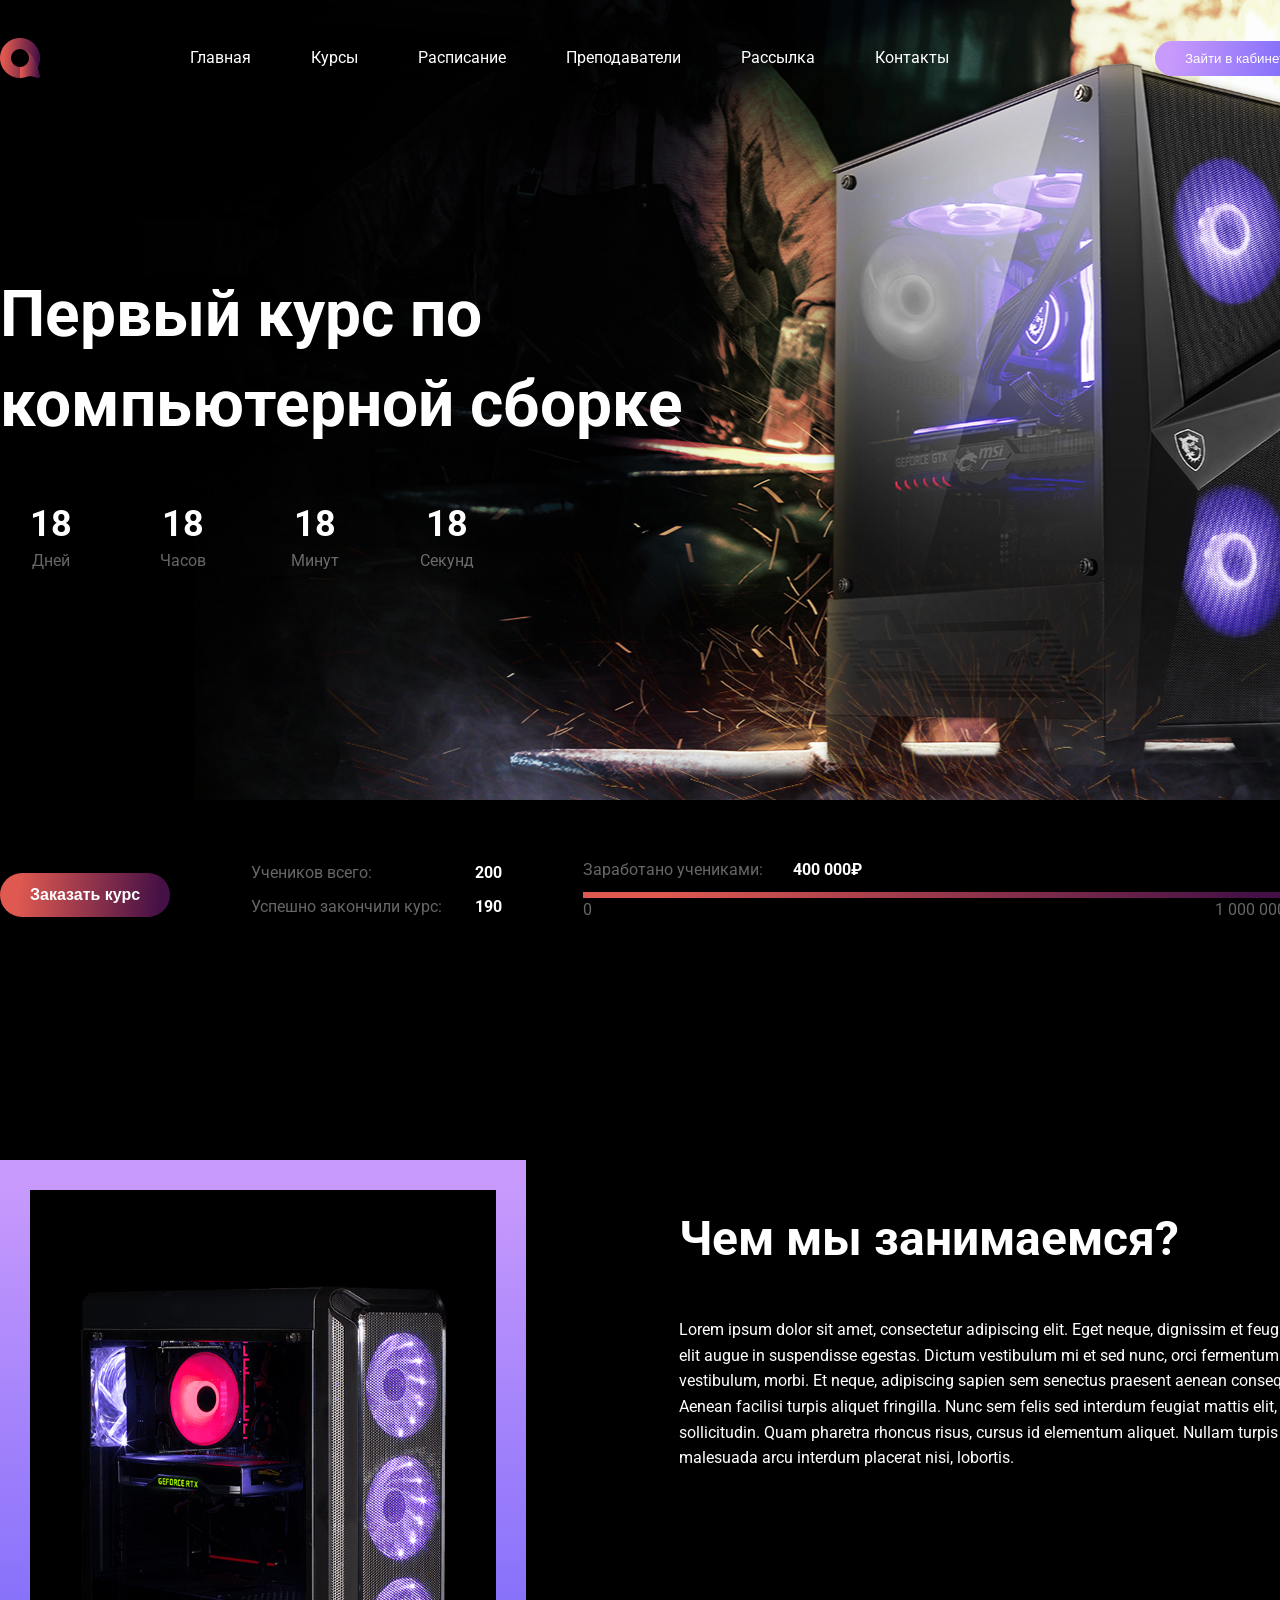
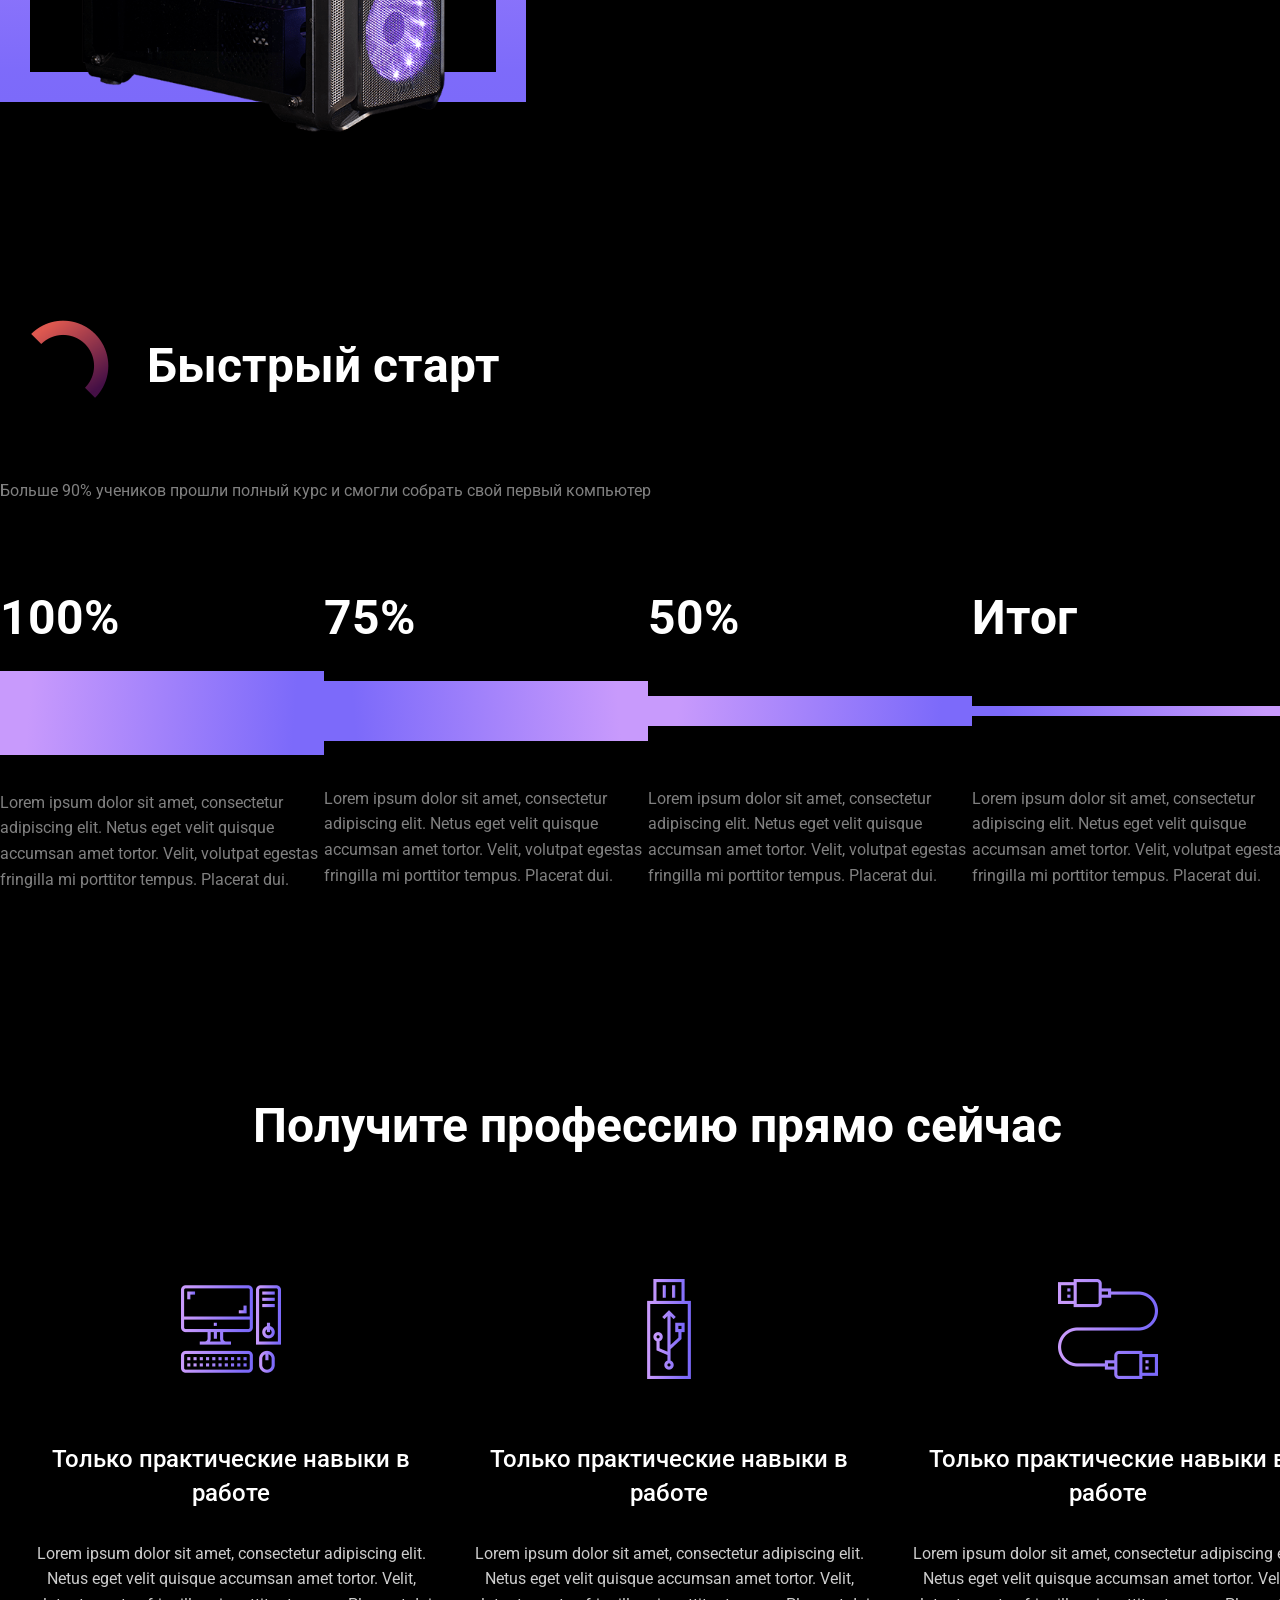
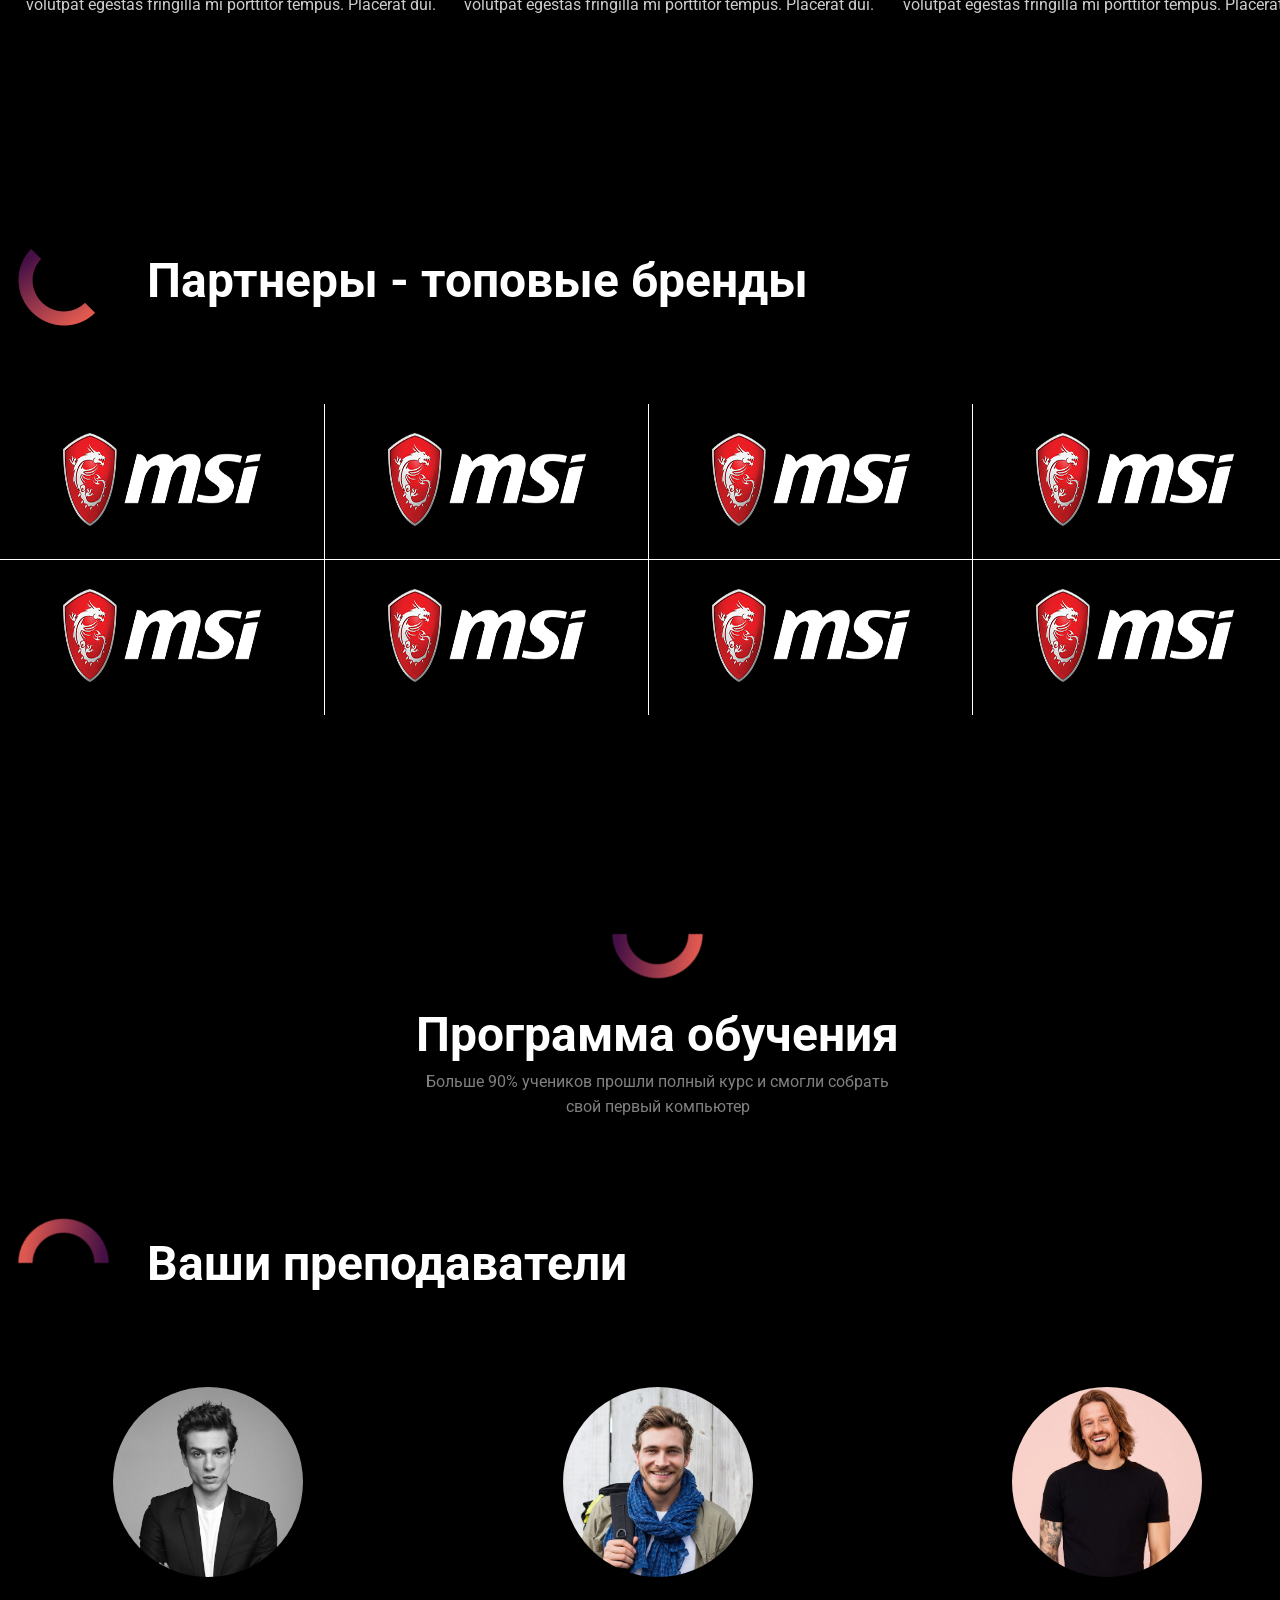
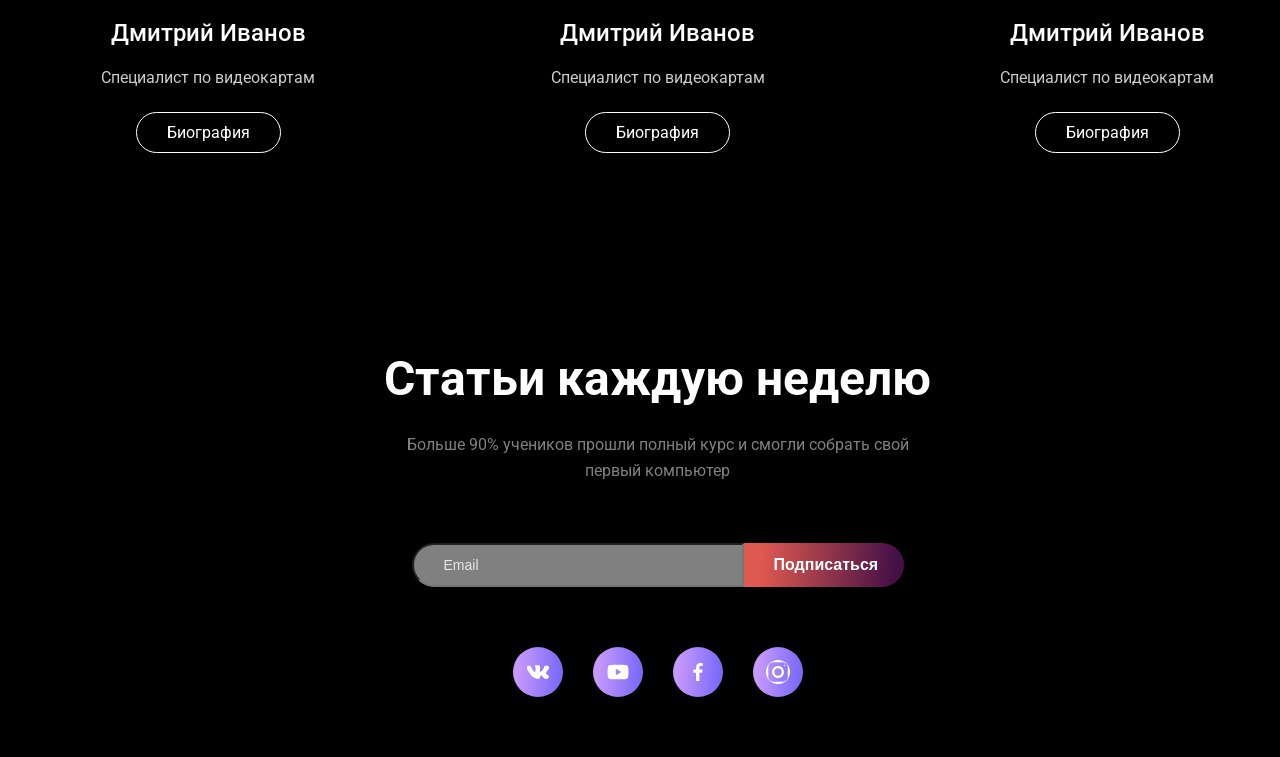
==== index.html @ d4c7a4c1 "Add files via upload" ====
<!DOCTYPE html>
<html lang="ru">

<head>
    <meta charset="UTF-8">
    <meta name="viewport" content="width=1315">
    <meta http-equiv="X-UA-Compatible" content="IE=edge">
    <meta name="viewport" content="width=device-width, initial-scale=1.0">
    <link rel="stylesheet" href="css/main.css">
    <link rel="preconnect" href="https://fonts.googleapis.com">
    <link rel="preconnect" href="https://fonts.gstatic.com" crossorigin>
    <link href="https://fonts.googleapis.com/css2?family=Roboto:wght@400;700&display=swap" rel="stylesheet">
    <title>Document</title>
</head>

<body>
    <div class="promo">
        <div class="container">
            <header class=" header">
                <img src="img/logo.png" width="40" height="40">
                <div class="navigation">
                    <span class="navi-span"><a href="#" class="navi-a">Главная</a></span>
                    <span class="navi-span"><a href="#" class="navi-a">Курсы</a></span>
                    <span class="navi-span"><a href="#" class="navi-a">Расписание</a></span>
                    <span class="navi-span"><a href="#" class="navi-a">Преподаватели</a></span>
                    <span class="navi-span"><a href="#" class="navi-a">Рассылка</a></span>
                    <span class="navi-span"><a href="#" class="navi-a">Контакты</a></span>
                </div>
                <div class="regist">
                    <button class="regist-button">Зайти в кабинет</button>
                </div>
            </header>
            <div class=" first-year">
                <h2 class="first-year-title">Первый курс по компьютерной сборке </h2>
                <div class="counter-full">
                    <div class="counter">
                        <h3 class="counter-number">18</h3>
                        <p class="counter-days">Дней</p>
                    </div>
                    <div class="counter">
                        <h3 class="counter-number">18</h3>
                        <p class="counter-days">Часов</p>
                    </div>
                    <div class="counter">
                        <h3 class="counter-number">18</h3>
                        <p class="counter-days">Минут</p>
                    </div>
                    <div class="counter">
                        <h3 class="counter-number">18</h3>
                        <p class="counter-days">Секунд</p>
                    </div>
                </div>

            </div>
        </div>
    </div>

    <section class="container info-course">
        <div class="info-course-reservation">
            <button class="info-course-button">Заказать курс</button>
        </div>

        <div class="quantity">
            <div class="quantity1">
                <p class="info-course-text">Учеников всего:</p>
                <p class="info-course-number">200</p>
            </div>
            <div class="quantity1">
                <p class="info-course-text">Успешно закончили курс:</p>
                <p class="info-course-number">190</p>
            </div>
        </div>
        <div class="earned">
            <div class="in-total">
                <p class="info-course-text">Заработано учениками:</p>
                <p class="info-course-number">400 000₽</p>

            </div>
            <hr class="line">
            <div class="in-total money">
                <p class="info-course-text money">0</p>
                <p class="info-course-text money">1 000 000₽</p>
            </div>
        </div>
    </section>
    <section class="container scoreboard">
        <div class="scoreboard-image">
            <img src="img/pc.png" class="pc" width="446" height="446">
        </div>
        <div class="scoreboard-info">
            <h2 class="scoreboard-info-title">Чем мы занимаемся?</h2>
            <p class="scoreboard-info-text">Lorem ipsum dolor sit amet, consectetur adipiscing elit. Eget neque,
                dignissim et feugiat elit augue in suspendisse egestas. Dictum vestibulum mi et sed nunc, orci fermentum
                vestibulum, morbi. Et neque, adipiscing sapien sem senectus praesent aenean consequat. Aenean facilisi
                turpis aliquet fringilla. Nunc sem felis sed interdum feugiat mattis elit, sollicitudin. Quam pharetra
                rhoncus risus, cursus id elementum aliquet. Nullam turpis arcu malesuada arcu interdum placerat nisi,
                lobortis. </p>
        </div>
    </section>
    <section class="container speed-start">
        <div class="speed-start-title-logo">
            <img class="logo" src="img/icon-start.png" width="127" height="127">
            <h2 class="speed-start-title">Быстрый старт</h2>
        </div>
        <p class="speed-start-text">Больше 90% учеников прошли полный курс и смогли собрать свой первый компьютер</p>
        <div class="speed-start-percent-full">
            <div class="speed-start-percent">
                <h2 class="speed-start-title">100%</h2>
                <hr class="speed-start-line">
                <p class="speed-start-text">Lorem ipsum dolor sit amet, consectetur adipiscing elit. Netus eget velit
                    quisque accumsan amet tortor. Velit, volutpat egestas fringilla mi porttitor tempus. Placerat dui.
                </p>
            </div>
            <div class="speed-start-percent">
                <h2 class="speed-start-title">75%</h2>
                <hr class="speed-start-line seventy-five">
                <p class="speed-start-text">Lorem ipsum dolor sit amet, consectetur adipiscing elit. Netus eget velit
                    quisque accumsan amet tortor. Velit, volutpat egestas fringilla mi porttitor tempus. Placerat dui.
                </p>
            </div>
            <div class="speed-start-percent">
                <h2 class="speed-start-title">50%</h2>
                <hr class="speed-start-line fifteen">
                <p class="speed-start-text">Lorem ipsum dolor sit amet, consectetur adipiscing elit. Netus eget velit
                    quisque accumsan amet tortor. Velit, volutpat egestas fringilla mi porttitor tempus. Placerat dui.
                </p>
            </div>
            <div class="speed-start-percent">
                <h2 class="speed-start-title ">Итог</h2>
                <hr class="speed-start-line zero">
                <p class="speed-start-text">Lorem ipsum dolor sit amet, consectetur adipiscing elit. Netus eget velit
                    quisque accumsan amet tortor. Velit, volutpat egestas fringilla mi porttitor tempus. Placerat dui.
                </p>
            </div>
        </div>
    </section>
    <section class="container profession">
        <h2 class="profession-title">Получите профессию прямо сейчас</h2>
        <div class="cards">
            <div class="card">
                <img src="img/icon-1.png" width="100" height="100">
                <h3 class="profession-card-title">Только практические навыки в работе</h3>
                <p class="profession-text">Lorem ipsum dolor sit amet, consectetur adipiscing elit. Netus eget velit
                    quisque accumsan amet tortor. Velit, volutpat egestas fringilla mi porttitor tempus. Placerat dui.
                </p>
            </div>
            <div class="card">
                <img src="img/icon-2.png" width="100" height="100">
                <h3 class="profession-card-title">Только практические навыки в работе</h3>
                <p class="profession-text">Lorem ipsum dolor sit amet, consectetur adipiscing elit. Netus eget velit
                    quisque accumsan amet tortor. Velit, volutpat egestas fringilla mi porttitor tempus. Placerat dui.
                </p>
            </div>
            <div class="card">
                <img src="img/icon-3.png" width="100" height="100">
                <h3 class="profession-card-title">Только практические навыки в работе</h3>
                <p class="profession-text">Lorem ipsum dolor sit amet, consectetur adipiscing elit. Netus eget velit
                    quisque accumsan amet tortor. Velit, volutpat egestas fringilla mi porttitor tempus. Placerat dui.
                </p>
            </div>
        </div>
    </section>
    <section class="container partners">
        <div class="partners-logo">
            <img src="img/icon-heading.png" class="loho" width="127" height="127">
            <h2 class="partners-title">Партнеры - топовые бренды</h2>
        </div>
        <div class="brands">
            <div class="brand first">
                <img class="brand-logo" src="img/msi.png">
            </div>
            <div class="brand">
                <img class="brand-logo" src="img/msi.png">
            </div>
            <div class="brand">
                <img class="brand-logo" src="img/msi.png">
            </div>
            <div class="brand">
                <img class="brand-logo" src="img/msi.png">
            </div>

            <div class="brand first lastline">
                <img class="brand-logo" src="img/msi.png">
            </div>
            <div class="brand lastline">
                <img class="brand-logo" src="img/msi.png">
            </div>
            <div class="brand lastline">
                <img class="brand-logo" src="img/msi.png">
            </div>
            <div class="brand lastline">
                <img class="brand-logo" src="img/msi.png">
            </div>
        </div>
    </section>
    <section class="container training-program">
        <div class="training-program-promo">
            <img src="img/icon-heading.png" width="127" height="127" class="training-program-logo">
            <h2 class="training-program-title">Программа обучения</h2>
            <p class="speed-start-text">Больше 90% учеников прошли полный курс и смогли собрать свой первый компьютер
            </p>
        </div>
    </section>
    <section class="container your-teachers">
        <div class="your-teachers-promo">
            <img src="img/icon-heading.png" width="127" height="127" class="your-teachers-logo">
            <h2 class="your-teachers-title">Ваши преподаватели</h2>
        </div>
        <div class="teachers">
            <div class="teacher">
                <div class="teacher-logo icon1"></div>
                <h3 class="teacher-title">Дмитрий Иванов</h3>
                <p class="teacher-text">Специалист по видеокартам</p>
                <a href="#" class="teacher-button">Биография</a>
            </div>
            <div class="teacher">
                <div class="teacher-logo icon2"></div>
                <h3 class="teacher-title">Дмитрий Иванов</h3>
                <p class="teacher-text">Специалист по видеокартам</p>
                <a href="#" class="teacher-button">Биография</a>
            </div>
            <div class="teacher">
                <div class="teacher-logo icon3"></div>
                <h3 class="teacher-title">Дмитрий Иванов</h3>
                <p class="teacher-text">Специалист по видеокартам</p>
                <a href="#" class="teacher-button">Биография</a>
            </div>
        </div>
    </section>
    <footer class="container footer">
        <h2 class="footer-title">Статьи каждую неделю</h2>
        <p class="speed-start-text">Больше 90% учеников прошли полный курс и смогли собрать свой первый компьютер</p>
        <div class="sub">
            <input type="email" placeholder="Email" class="footer-input">
            <button class="footer-button">Подписаться</button>
        </div>
        <div class="programms">
            <div class="programm">
                <a href="#"><img src="img/vk.svg" class="programm-image"></a>
            </div>
            <div class="programm">
                <a href="#"><img src="img/youtube.svg" class="programm-image"></a>
            </div>
            <div class="programm">
                <a href="#"><img src="img/facebook.svg" class="programm-image"></a>
            </div>
            <div class="programm">
                <a href="#"><img src="img/instagram.svg" class="programm-image"></a>
            </div>
        </div>
    </footer>
</body>

</html>
---- css/main.css ----
* {
    box-sizing: border-box;
    margin: 0;
    padding: 0;

}

body {
    font-family: 'Roboto', sans-serif;
    background-color: black;
    min-width: 1315px;
}

.promo {
    background: url(../img/phon.jfif);
    min-height: 830px;
    background-repeat: no-repeat;
    background-position: top;
    
}

.header {
    margin: auto;
    padding-top: 38px;
    display: flex;
    justify-content: space-between;
    
    min-height: 44px;
    align-items: center;
}

.navigation {
    min-width: 745px;
    height: 24px;
    justify-content: space-between;
}

.navi-a {
    margin-right: 56px;
    font-size: 16px;
    line-height: 150%;
    color: #FFFFFF;
    text-decoration: none;
}

.regist-button {
    background: linear-gradient(94.26deg, #C89AFC 9.51%, #7C6AFA 90.23%);
    border-radius: 50px;
    padding: 10px 30px;
    color: #FFFFFF;
    border: none;
    cursor: pointer;
}

.container {
    width: 1315px;
    margin: auto;
}

.first-year {
    margin-top: 192px;
    width: 920px;
}

.first-year-title {
    font-weight: bold;
    font-size: 64px;
    line-height: 140%;
    color: #FFFFFF;
    flex-wrap: wrap;
}

.counter-full {
    display: flex;
}

.counter {
    margin-top: 50px;
    margin-right: 30px;
    width: 102px;
    height: 112px;
    text-align: center;
}

.counter-number {
    font-weight: bold;
    font-size: 36px;
    line-height: 140%;
    color: #FFFFFF;
}

.counter-days {
    font-size: 16px;
    line-height: 140%;
    color: #FFFFFF;
    opacity: 0.4;
}




.info-course {
    display: flex;
    min-height: 130px;
    align-items: center;
}

.info-course-button {
    background: linear-gradient(94.78deg, #DF5950 11.19%, #451046 93.72%);
    border-radius: 50px;
    border: none;
    padding: 10px 30px;
    font-weight: bold;
    font-size: 16px;
    line-height: 150%;
    text-align: center;
    color: #FFFFFF;
    margin-right: 81px;
    cursor: pointer;
}

.quantity1 {
    display: flex;
    justify-content: space-between;
    min-width: 251px;

}

.info-course-text {
    font-size: 16px;
    line-height: 150%;
    color: #FFFFFF;
    opacity: 0.4;
}

.info-course-number {
    font-weight: bold;
    font-size: 16px;
    line-height: 150%;
    color: #FFFFFF;
}

.earned {
    margin-left: 81px;
    width: 714px;
}

.in-total {
    display: flex;
}

.info-course-text {
    margin-right: 30px;
    margin-bottom: 10px;
}

.money {
    justify-content: space-between;
    margin-right: 0px;
}

.line {
    display: block;
    width: 100%;
    height: 6px;
    border: none;
    background: linear-gradient(94.78deg, #DF5950 11.19%, #451046 93.72%);
}


.scoreboard {
    display: flex;
    justify-content: space-between;
    margin-top: 200px;
    margin-bottom: 200px;
}

.scoreboard-image {
    border: 30px solid transparent;
    width: 526px;
    height: 542px;
    text-align: center;
    -moz-border-image: -moz-linear-gradient(top, #C89AFC 0%, #7C6AFA 100%);
    -webkit-border-image: -webkit-linear-gradient(top, #C89AFC 0%, #7C6AFA 100%);
    border-image: linear-gradient(top, #C89AFC 0%, #7C6AFA 100%);

    border-image-slice: 10;
}

.pc {
    margin-top: 96px;
}

.scoreboard-info {
    width: 636px;
}

.scoreboard-info-title {
    margin: 45px 0;
    font-size: 48px;
    line-height: 140%;
    color: #FFFFFF;
}

.scoreboard-info-text {

    font-size: 16px;
    line-height: 160%;
    color: #FFFFFF;
}





.speed-start-title-logo {
    display: flex;
    align-items: center;
    margin-bottom: 49px;
}

.logo {
    margin-right: 20px;
}

.speed-start-title {
    font-size: 48px;
    line-height: 140%;
    color: #FFFFFF;
}

.speed-start-text {
    font-size: 16px;
    line-height: 160%;
    color: #FFFFFF;
    opacity: 0.5;
}

.speed-start-percent-full {
    display: flex;
}

.speed-start-percent {
    margin-top: 80px;
    width: 324px;
}

.speed-start-line {
    margin: 20px 0px 35px 0px;
    border: none;
    background: linear-gradient(94.26deg, #C89AFC 9.51%, #7C6AFA 90.23%);
    height: 84px;
}

.seventy-five {
    height: 60px;
    margin: 30px 0px 45px 0px;
    transform: matrix(-1, 0, 0, 1, 0, 0);
}

.fifteen {
    height: 30px;
    margin: 45px 0px 60px 0px;
}

.zero {
    height: 10px;
    margin: 55px 0px 70px 0px;
    transform: matrix(-1, 0, 0, 1, 0, 0);
}



.profession {
    margin: 200px auto;
}

.profession-title {
    font-size: 48px;
    line-height: 140%;
    text-align: center;
    color: #FFFFFF;
    margin-bottom: 120px;
}

.cards {
    display: flex;
}

.card {
    margin-left: 24px;
    width: 416px;
    text-align: center;
}

.profession-card-title {
    font-weight: 500;
    font-size: 24px;
    line-height: 140%;
    color: #FFFFFF;
    margin: 60px 0 30px 0;
}

.profession-text {
    font-size: 16px;
    line-height: 160%;
    color: #FFFFFF;
    opacity: 0.8;
}



.partners {
    width: 1315px;
    margin-bottom: 155px;
}

.partners-logo {
    display: flex;
    align-items: center;
}

.partners-title {
    margin-left: 20px;
    font-size: 48px;
    line-height: 140%;
    color: #FFFFFF;

}

.brands {
    display: flex;
    flex-wrap: wrap;
    margin-top: 60px;
}

.brand {
    width: 324px;
    border-bottom: 1px solid #FFFFFF;
    border-left: 1px solid #FFFFFF;
    text-align: center;

}

.first {
    border-left: none;
}

.lastline {
    border-bottom: none;
}

.brand-logo {
    width: 198px;
    height: 93px;
    margin: 29px 0;
}



.training-program {
    width: 750px;

}

.training-program-promo {
    margin: auto;
    margin-bottom: 80px;
    width: 485px;
    text-align: center;
}

.training-program-logo {
    transform: rotate(-45deg);
}

.training-program-title {
    font-size: 48px;
    line-height: 140%;
    text-align: center;
    color: #FFFFFF;
}



.your-teachers-promo {
    display: flex;
    align-items: center;
    margin-bottom: 60px;
}

.your-teachers-title {
    font-size: 48px;
    line-height: 140%;
    color: #FFFFFF;
}

.your-teachers-logo {
    transform: rotate(135deg);
    margin-right: 20px;
}

.teachers {
    justify-content: space-between;
    display: flex;
}

.teacher {
    width: 416px;
    text-align: center;
}

.teacher-logo {
    width: 190px;
    height: 190px;

}

.icon1 {
    background-image: url(../img/teacher1.png);
    background-repeat: no-repeat;
    background-size: cover;
    border-radius: 50%;
    margin: auto;
}

.icon2 {
    background-image: url(../img/teacher2.png);
    background-repeat: no-repeat;
    background-size: cover;
    border-radius: 50%;
    margin: auto;
    background-position: center;
}

.icon3 {
    background-image: url(../img/teacher3.png);
    background-repeat: no-repeat;
    background-size: cover;
    border-radius: 50%;
    margin: auto;
}

.teacher-title {
    margin-top: 40px;
    font-weight: 500;
    font-size: 24px;
    line-height: 140%;
    color: #FFFFFF;
}

.teacher-text {
    margin-top: 15px;
    margin-bottom: 30px;
    font-size: 16px;
    line-height: 160%;
    color: #FFFFFF;
    opacity: 0.8;
}

.teacher-button {
    font-size: 16px;
    line-height: 150%;
    text-align: center;
    color: #FFFFFF;
    border: 1px solid #FFFFFF;
    border-radius: 50px;
    padding: 10px 30px;
    text-decoration: none;
}


.footer {
    width: 549px;
    margin: auto;
    margin-top: 200px;
    margin-bottom: 30px;
    text-align: center;
}

.footer-title {
    margin-bottom: 20px;
    font-size: 48px;
    line-height: 140%;
    color: #FFFFFF;
}

.sub {
    width: 492px;
    display: flex;
    margin: auto;
    margin-top: 60px;
    margin-bottom: 60px;
}

.footer-input {
    width: 100%;
    font-size: 14px;
    line-height: 160%;
    color: #FFFFFF;
    background: gray;
    border-radius: 50px 0px 0px 50px;
}

.footer-input::-webkit-input-placeholder {
    font-size: 14px;
    line-height: 160%;
    color: #FFFFFF;
    opacity: 0.8;
    padding-left: 30px;
}

input,
textarea {
    outline: none;
}

input:active,
textarea:active {
    outline: none;
}

:focus {
    outline: none;
}

textarea {
    resize: none;
}

textarea {
    resize: vertical;
}

textarea {
    resize: horizontal;
}

.footer-button {
    cursor: pointer;
    width: 160px;
    height: 44px;
    background: linear-gradient(94.78deg, #DF5950 11.19%, #451046 93.72%);
    border-radius: 0 50px 50px 0;
    border: none;
    padding: 10px 30px;
    font-weight: bold;
    font-size: 16px;
    line-height: 150%;
    text-align: center;
    color: #FFFFFF;
}


.programms {
    margin: auto;
    width: 290px;
    margin-top: 40px;
    flex-wrap: wrap;
    display: flex;
    justify-content: space-between;
}

.programm {
    margin-bottom: 30px;
    width: 50px;
    height: 50px;
}

.programm-image {
    background: linear-gradient(94.26deg, #C89AFC 9.51%, #7C6AFA 90.23%);
    margin: auto;
    padding: 13px;
    border-radius: 50%;
}
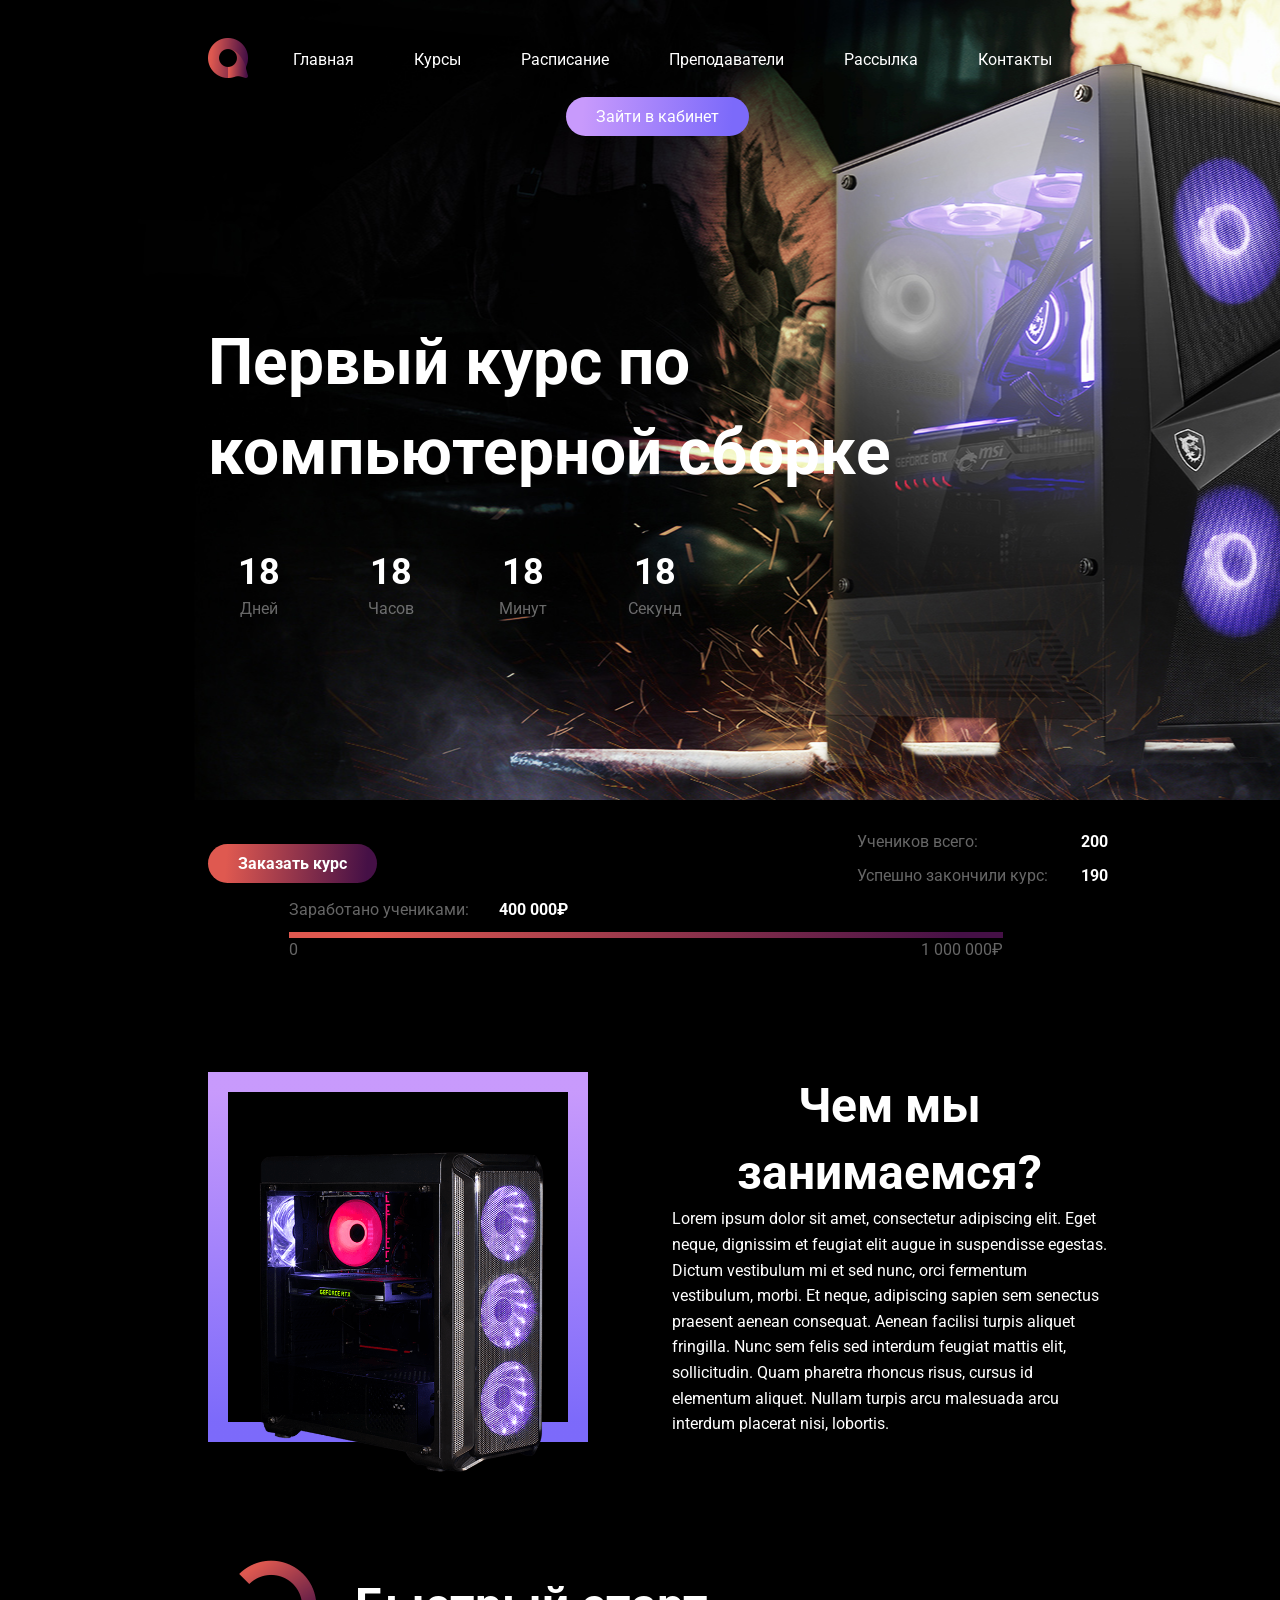
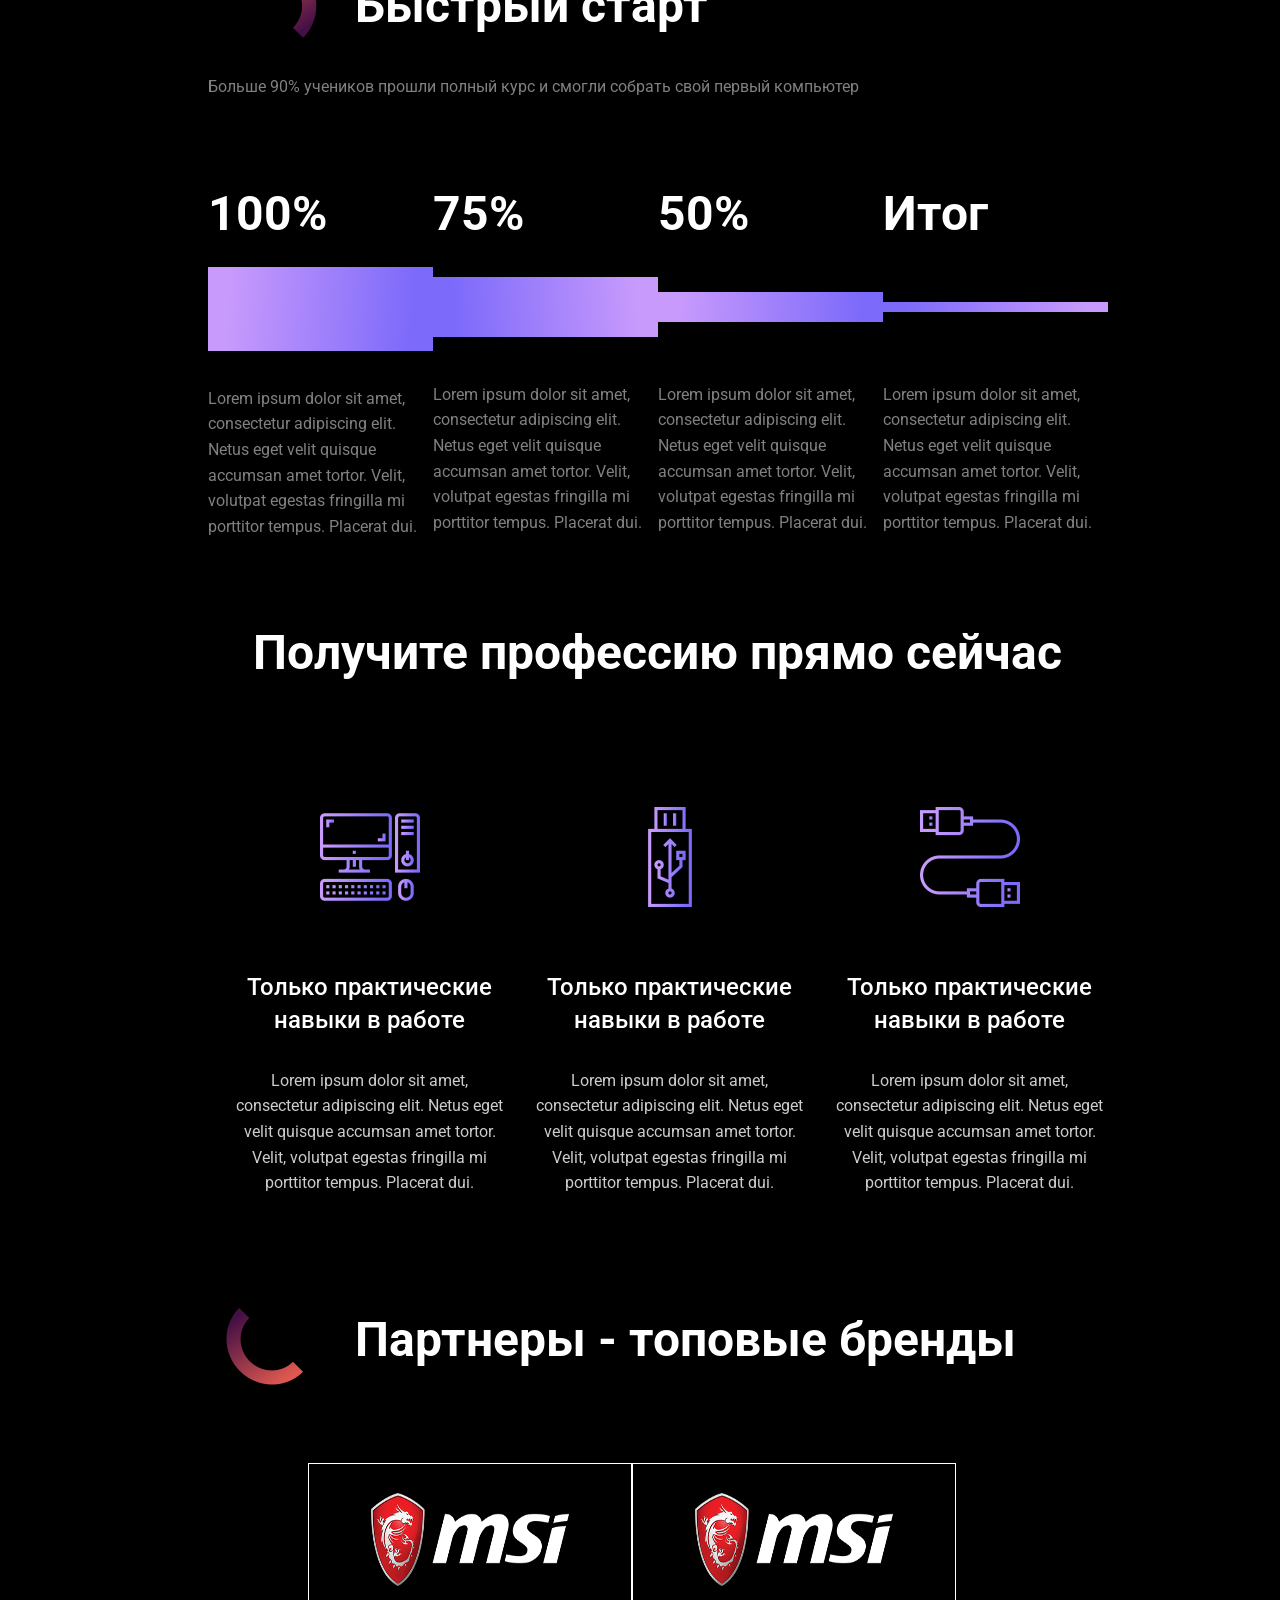
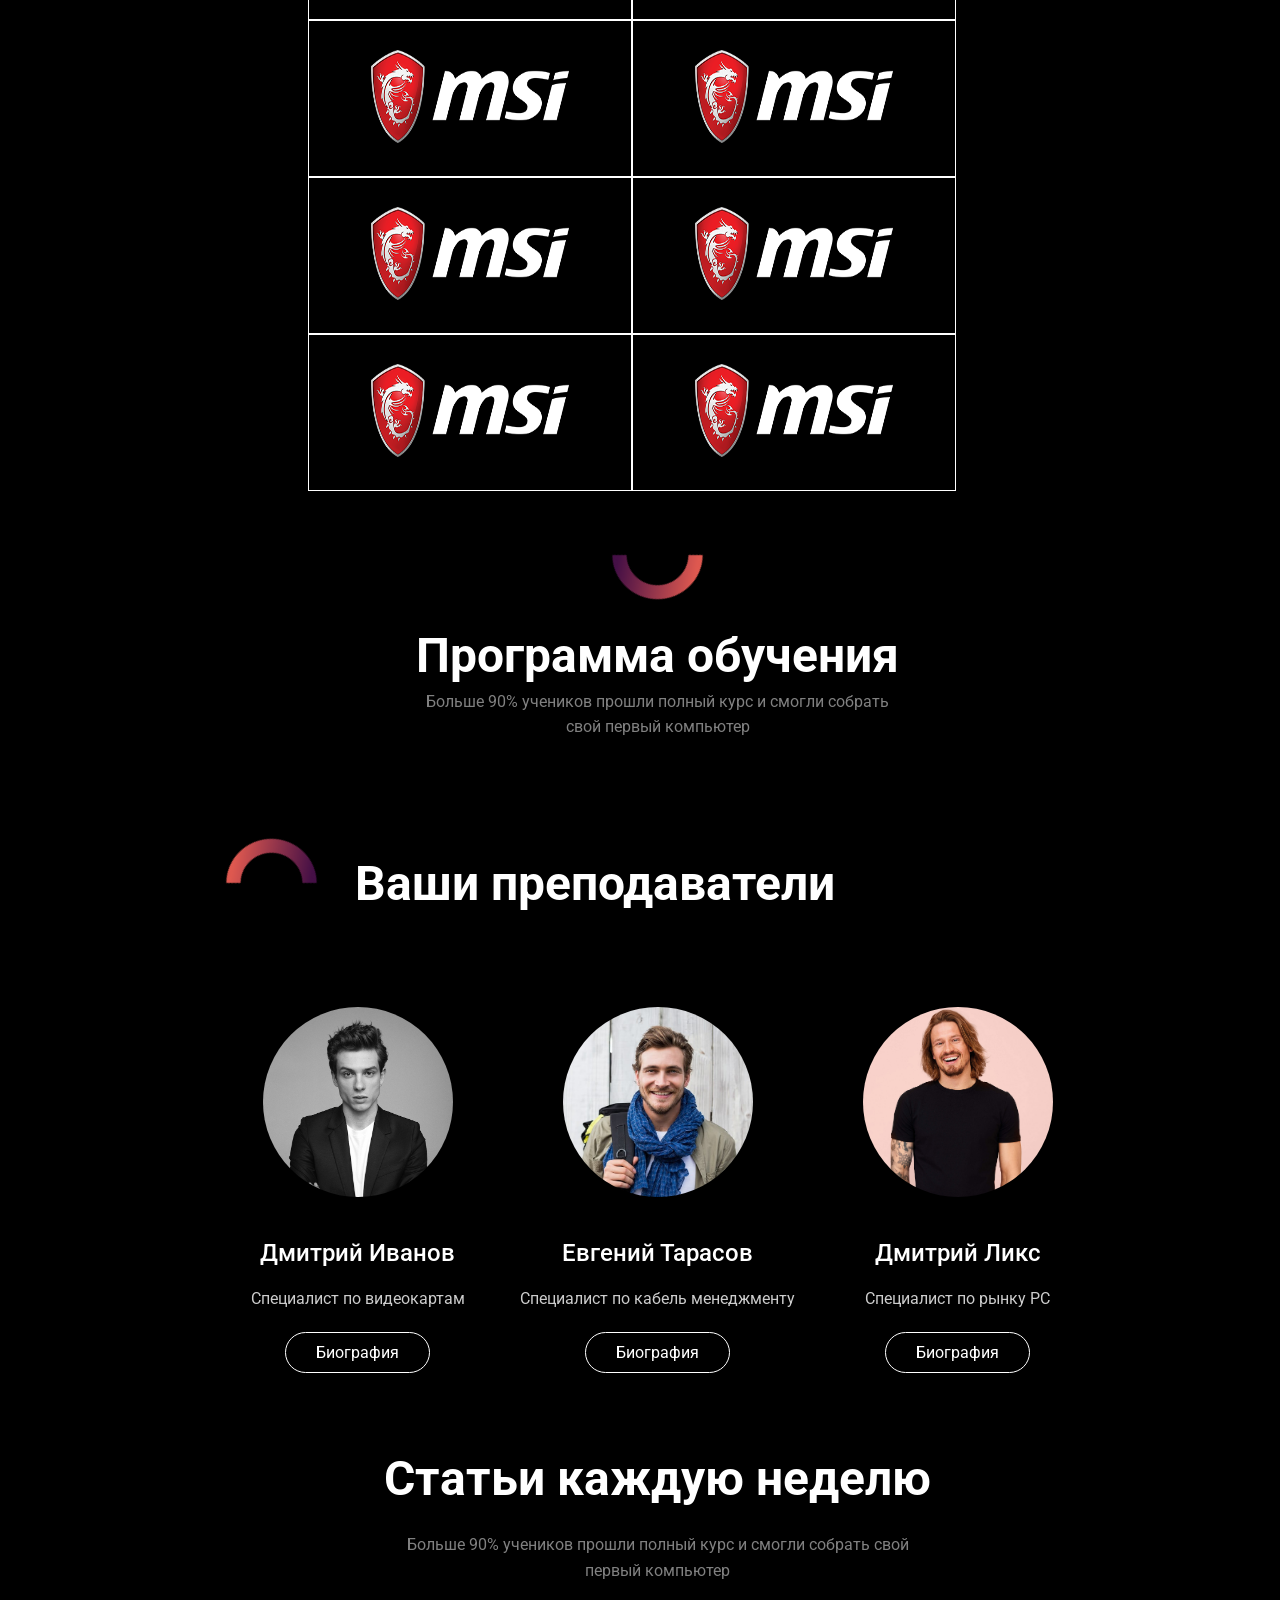
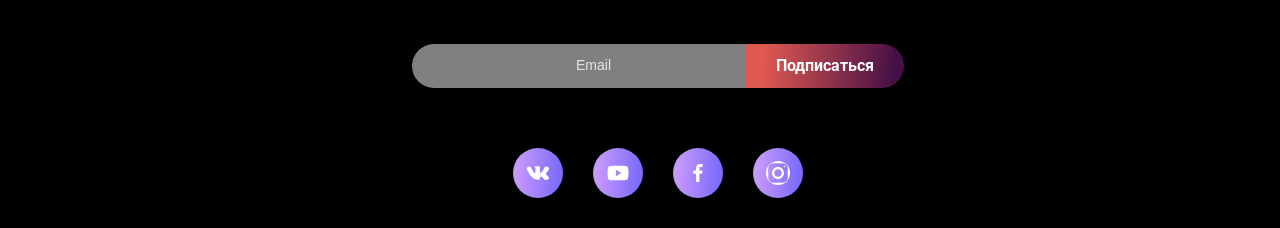
==== commit d31beaa7: "Add files via upload" ====
--- a/index.html
+++ b/index.html
@@ -17,17 +17,17 @@
     <div class="promo">
         <div class="container">
             <header class=" header">
-                <img src="img/logo.png" width="40" height="40">
+                <a href="#"><img src="img/logo.png" width="40" height="40"></a>
                 <div class="navigation">
-                    <span class="navi-span"><a href="#" class="navi-a">Главная</a></span>
-                    <span class="navi-span"><a href="#" class="navi-a">Курсы</a></span>
-                    <span class="navi-span"><a href="#" class="navi-a">Расписание</a></span>
-                    <span class="navi-span"><a href="#" class="navi-a">Преподаватели</a></span>
-                    <span class="navi-span"><a href="#" class="navi-a">Рассылка</a></span>
-                    <span class="navi-span"><a href="#" class="navi-a">Контакты</a></span>
+                    <span class="navi-span"><a href="two.html" class="navi-a">Главная</a></span>
+                    <span class="navi-span"><a href="two.html" class="navi-a">Курсы</a></span>
+                    <span class="navi-span"><a href="two.html" class="navi-a">Расписание</a></span>
+                    <span class="navi-span"><a href="two.html" class="navi-a">Преподаватели</a></span>
+                    <span class="navi-span"><a href="two.html" class="navi-a">Рассылка</a></span>
+                    <span class="navi-span"><a href="two.html" class="navi-a">Контакты</a></span>
                 </div>
                 <div class="regist">
-                    <button class="regist-button">Зайти в кабинет</button>
+                    <a href="two.html" class="regist-button">Зайти в кабинет</a>
                 </div>
             </header>
             <div class=" first-year">
@@ -57,7 +57,7 @@
 
     <section class="container info-course">
         <div class="info-course-reservation">
-            <button class="info-course-button">Заказать курс</button>
+            <a href="two.html" class="info-course-button">Заказать курс</a>
         </div>
 
         <div class="quantity">
@@ -167,29 +167,29 @@
         </div>
         <div class="brands">
             <div class="brand first">
-                <img class="brand-logo" src="img/msi.png">
+                <a target="blank" href="https://ru.msi.com"><img class="brand-logo" src="img/msi.png"></a>
             </div>
             <div class="brand">
-                <img class="brand-logo" src="img/msi.png">
+                <a target="blank" href="https://ru.msi.com"><img class="brand-logo" src="img/msi.png"></a>
             </div>
             <div class="brand">
-                <img class="brand-logo" src="img/msi.png">
+                <a target="blank" href="https://ru.msi.com"><img class="brand-logo" src="img/msi.png"></a>
             </div>
             <div class="brand">
-                <img class="brand-logo" src="img/msi.png">
+                <a target="blank" href="https://ru.msi.com"><img class="brand-logo" src="img/msi.png"></a>
             </div>
 
             <div class="brand first lastline">
-                <img class="brand-logo" src="img/msi.png">
+                <a target="blank" href="https://ru.msi.com"><img class="brand-logo" src="img/msi.png"></a>
             </div>
             <div class="brand lastline">
-                <img class="brand-logo" src="img/msi.png">
+                <a target="blank" href="https://ru.msi.com"><img class="brand-logo" src="img/msi.png"></a>
             </div>
             <div class="brand lastline">
-                <img class="brand-logo" src="img/msi.png">
+                <a target="blank" href="https://ru.msi.com"><img class="brand-logo" src="img/msi.png"></a>
             </div>
             <div class="brand lastline">
-                <img class="brand-logo" src="img/msi.png">
+                <a target="blank" href="https://ru.msi.com"><img class="brand-logo" src="img/msi.png"></a>
             </div>
         </div>
     </section>
@@ -199,7 +199,9 @@
             <h2 class="training-program-title">Программа обучения</h2>
             <p class="speed-start-text">Больше 90% учеников прошли полный курс и смогли собрать свой первый компьютер
             </p>
-        </div>
+
+        </div>
+       
     </section>
     <section class="container your-teachers">
         <div class="your-teachers-promo">
@@ -211,19 +213,19 @@
                 <div class="teacher-logo icon1"></div>
                 <h3 class="teacher-title">Дмитрий Иванов</h3>
                 <p class="teacher-text">Специалист по видеокартам</p>
-                <a href="#" class="teacher-button">Биография</a>
+                <a target="blank" href="two.html" class="teacher-button">Биография</a>
             </div>
             <div class="teacher">
                 <div class="teacher-logo icon2"></div>
-                <h3 class="teacher-title">Дмитрий Иванов</h3>
-                <p class="teacher-text">Специалист по видеокартам</p>
-                <a href="#" class="teacher-button">Биография</a>
+                <h3 class="teacher-title">Евгений Тарасов</h3>
+                <p class="teacher-text">Специалист по кабель менеджменту</p>
+                <a target="blank" href="two.html" class="teacher-button">Биография</a>
             </div>
             <div class="teacher">
                 <div class="teacher-logo icon3"></div>
-                <h3 class="teacher-title">Дмитрий Иванов</h3>
-                <p class="teacher-text">Специалист по видеокартам</p>
-                <a href="#" class="teacher-button">Биография</a>
+                <h3 class="teacher-title">Дмитрий Ликс</h3>
+                <p class="teacher-text">Специалист по рынку PC</p>
+                <a target="blank" href="two.html" class="teacher-button">Биография</a>
             </div>
         </div>
     </section>
@@ -232,7 +234,7 @@
         <p class="speed-start-text">Больше 90% учеников прошли полный курс и смогли собрать свой первый компьютер</p>
         <div class="sub">
             <input type="email" placeholder="Email" class="footer-input">
-            <button class="footer-button">Подписаться</button>
+            <a href="two.html" class="footer-button">Подписаться</a>
         </div>
         <div class="programms">
             <div class="programm">
--- a/css/main.css
+++ b/css/main.css
@@ -16,7 +16,7 @@
     min-height: 830px;
     background-repeat: no-repeat;
     background-position: top;
-    
+
 }
 
 .header {
@@ -24,7 +24,7 @@
     padding-top: 38px;
     display: flex;
     justify-content: space-between;
-    
+
     min-height: 44px;
     align-items: center;
 }
@@ -49,7 +49,7 @@
     padding: 10px 30px;
     color: #FFFFFF;
     border: none;
-    cursor: pointer;
+    text-decoration: none;
 }
 
 .container {
@@ -116,7 +116,7 @@
     text-align: center;
     color: #FFFFFF;
     margin-right: 81px;
-    cursor: pointer;
+    text-decoration: none;
 }
 
 .quantity1 {
@@ -339,7 +339,6 @@
     border-bottom: 1px solid #FFFFFF;
     border-left: 1px solid #FFFFFF;
     text-align: center;
-
 }
 
 .first {
@@ -500,6 +499,8 @@
     color: #FFFFFF;
     background: gray;
     border-radius: 50px 0px 0px 50px;
+    border: none;
+    text-align: center;
 }
 
 .footer-input::-webkit-input-placeholder {
@@ -537,7 +538,7 @@
 }
 
 .footer-button {
-    cursor: pointer;
+    text-decoration: none;
     width: 160px;
     height: 44px;
     background: linear-gradient(94.78deg, #DF5950 11.19%, #451046 93.72%);
@@ -572,4 +573,86 @@
     margin: auto;
     padding: 13px;
     border-radius: 50%;
+}
+
+
+@media (max-width:1280px) {
+    .container {
+        max-width: 900px;
+        margin: auto
+    }
+
+    .header {
+        flex-wrap: wrap;
+    }
+
+    .regist {
+        margin: auto;
+        margin-top: 25px;
+    }
+
+    .info-course {
+        flex-wrap: wrap;
+        justify-content: space-between;
+    }
+
+    .scoreboard {
+        margin-top: 100px;
+        margin-bottom: 100px;
+    }
+
+    .scoreboard-image {
+        border: 20px solid transparent;
+        width: 380px;
+        height: 370px;
+        text-align: center;
+        -moz-border-image: -moz-linear-gradient(top, #C89AFC 0%, #7C6AFA 100%);
+        -webkit-border-image: -webkit-linear-gradient(top, #C89AFC 0%, #7C6AFA 100%);
+        border-image-slice: 1;
+    }
+
+    .pc {
+        margin-top: 60px;
+        width: 346px;
+        height: 320px;
+    }
+
+    .speed-start-title-logo {
+        text-align: left;
+        margin-bottom: 5px;
+    }
+
+    .scoreboard-info {
+        width: 436px;
+    }
+
+    .scoreboard-info-title {
+        text-align: center;
+        margin: 0 0;
+    }
+
+    .brands {
+        width: 700px;
+        margin: auto;
+        margin-top: 60px;
+    }
+
+    .brand {
+        width: 324px;
+        border: 1px solid #FFFFFF;
+
+        text-align: center;
+    }
+
+    .profession {
+        margin-top: 80px;
+    }
+
+    .partners-logo {
+        margin-top: 80px;
+    }
+
+    .footer {
+        margin-top: 80px;
+    }
 }
